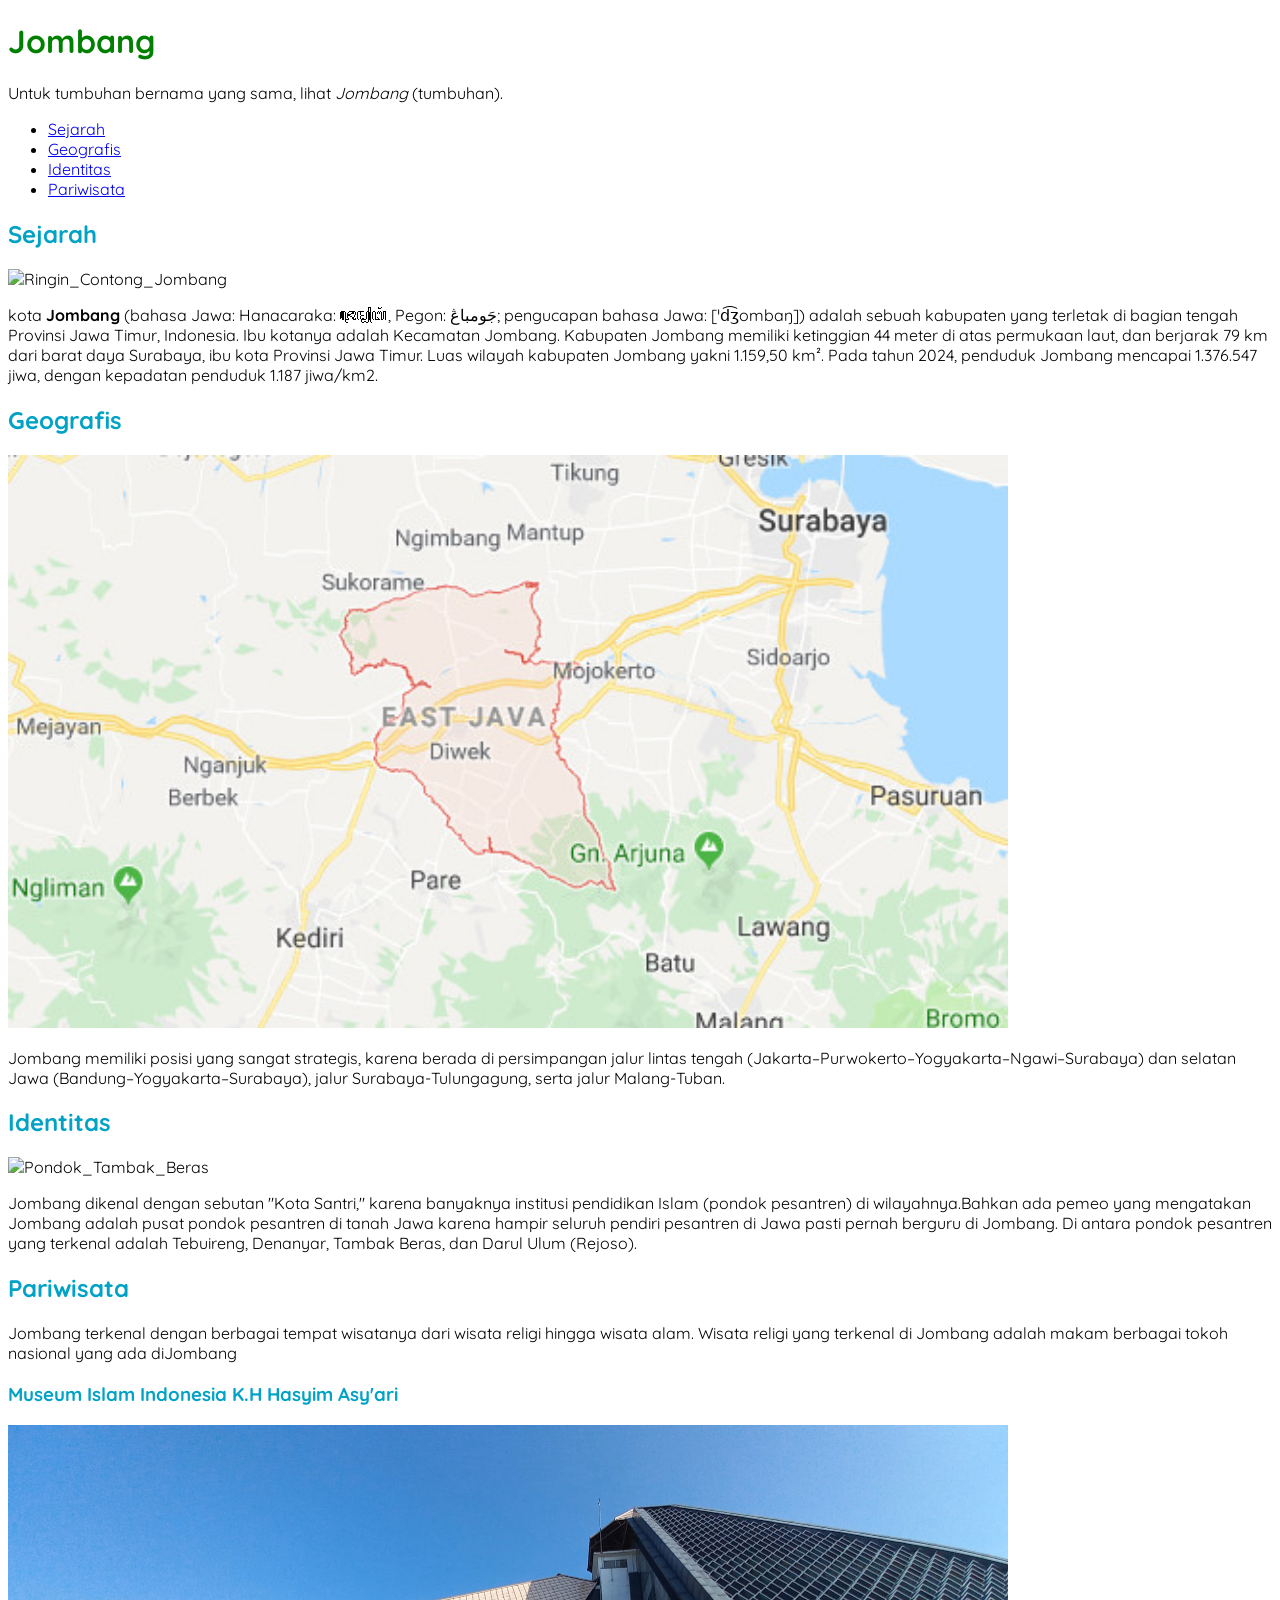
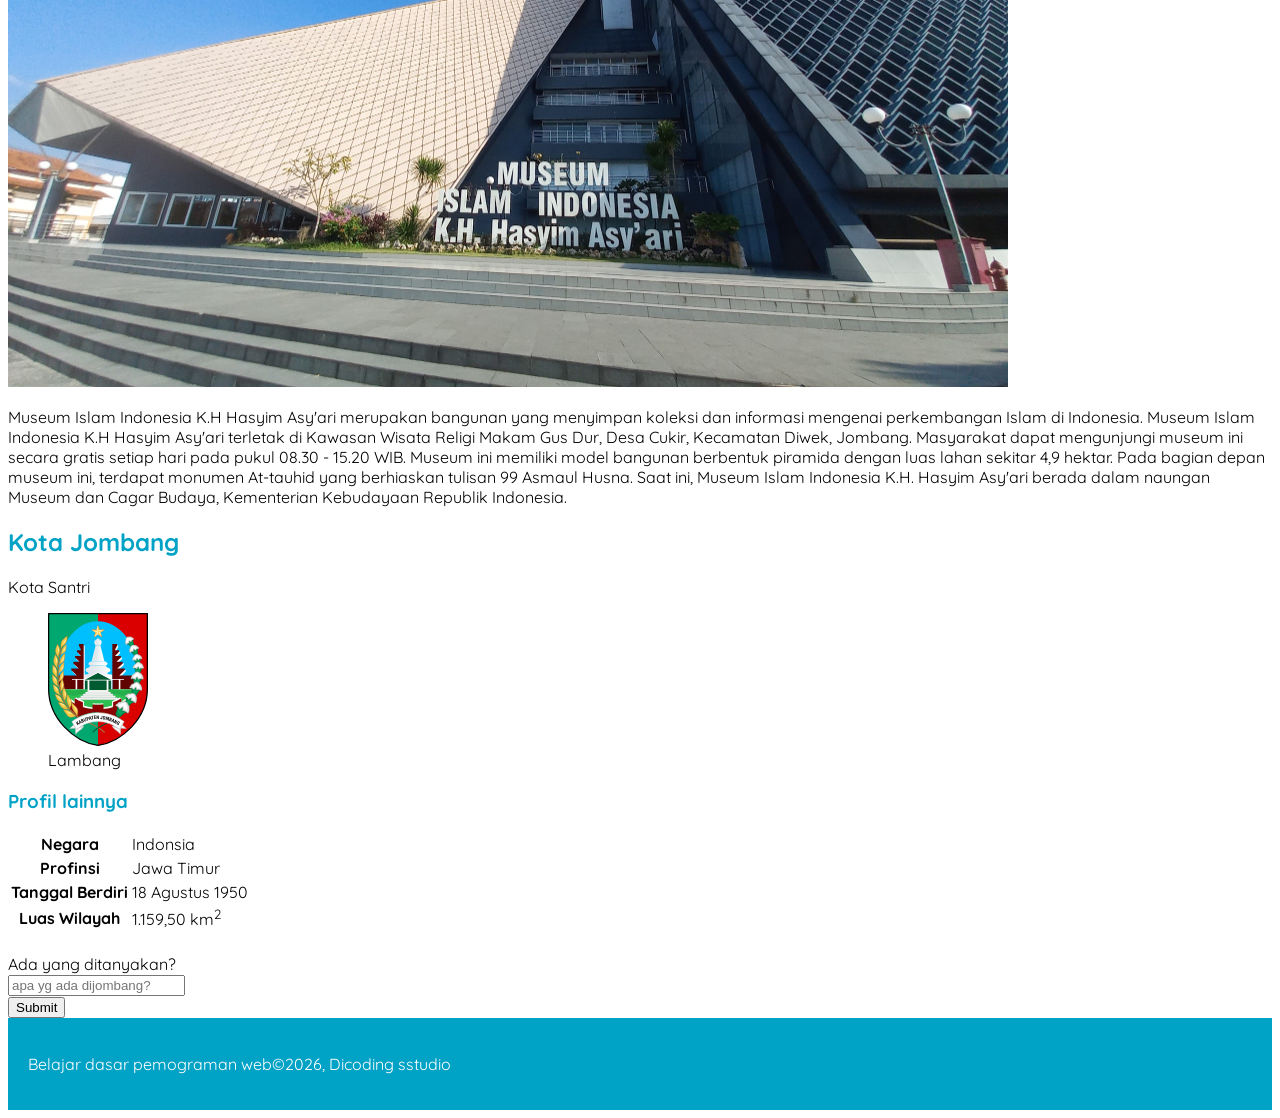
==== Jombang.html @ 2dad078f "penambahan font dari library google dan menggunakannya di tempat lain menggunakan pemanggilan di syl" ====
<!DOCTYPE html><html>
    <head>
        <meta charset="utf-8">
        <title>
            Profil Kota Jombang
        </title>
        <link rel="stylesheet" href="Asset/styles/style.css">
        <!-- google font !! -->
        <link rel="preconnect" href="https://fonts.googleapis.com">
        <link rel="preconnect" href="https://fonts.gstatic.com" crossorigin>
        <link href="https://fonts.googleapis.com/css2?family=Quicksand:wght@300..700&display=swap" rel="stylesheet">
    </head>

    <body>
        <header>
                    <h1>Jombang</h1>
                    <p>
                        Untuk tumbuhan bernama yang sama, lihat <i>Jombang</i> (tumbuhan).
                    </p>
                    <nav>
                        <ul>
                    <li>
                        <a href="#Sejarah">Sejarah</a>
                    </li>
                    <li>
                        <a href="#Geografis">Geografis</a>
                    </li>
                    <li>
                        <a href="#Identitas">Identitas</a>
                    </li>
                    <li>
                        <a href="#Pariwisata">Pariwisata</a>
                    </li>
                </ul>
            </nav>
        </header>
        
        <main>
            <div id="Content">
                <article id="Sejarah">
                    <h2>Sejarah</h2>
                    <!-- link gambar dengan gambar dari  web luar contohnya wiki-->
                    <img src="https://upload.wikimedia.org/wikipedia/commons/c/cb/Ringin_Contong_Jombang.jpg" alt="Ringin_Contong_Jombang" width="1000">
                    <p>
                        kota <strong>Jombang</strong> (bahasa Jawa: Hanacaraka: ꦗꦺꦴꦩ꧀ꦧꦁ, Pegon: جَومباڠ; pengucapan bahasa Jawa: [ˈd͡ʒombaŋ]) adalah sebuah kabupaten yang terletak di bagian tengah Provinsi Jawa Timur, Indonesia. Ibu kotanya adalah Kecamatan Jombang. Kabupaten Jombang memiliki ketinggian 44 meter di atas permukaan laut, dan berjarak 79 km dari barat daya Surabaya, ibu kota Provinsi Jawa Timur. Luas wilayah kabupaten Jombang yakni 1.159,50 km². Pada tahun 2024, penduduk Jombang mencapai 1.376.547 jiwa, dengan kepadatan penduduk 1.187 jiwa/km2.
                    </p>
                </article>
                
                <article id="Geografis">
                    <h2>Geografis</h2>
                    <img src="Asset/image/Peta_Kab_Jombang.jpg" alt="Peta_Kab_Jombang" width="1000">
            <p>Jombang memiliki posisi yang sangat strategis, karena berada di persimpangan jalur lintas tengah (Jakarta–Purwokerto–Yogyakarta–Ngawi–Surabaya) dan selatan Jawa (Bandung–Yogyakarta–Surabaya), jalur Surabaya-Tulungagung, serta jalur Malang-Tuban.</p>
        </article>
        
        <article id="Identitas">
            <h2>Identitas</h2>
            <img src="https://psb.tebuireng.online/uploads/kegiatan/1ff90194af4053f1eebc5b63edc6f1cb.jpg" alt="Pondok_Tambak_Beras" width="1000">
            <p>Jombang dikenal dengan sebutan "Kota Santri," karena banyaknya institusi pendidikan Islam (pondok pesantren) di wilayahnya.Bahkan ada pemeo yang mengatakan Jombang adalah pusat pondok pesantren di tanah Jawa karena hampir seluruh pendiri pesantren di Jawa pasti pernah berguru di Jombang. Di antara pondok pesantren yang terkenal adalah Tebuireng, Denanyar, Tambak Beras, dan Darul Ulum (Rejoso).</p>
        </article>
        
        <article id="Pariwisata">
            <h2>Pariwisata</h2>
            <p>Jombang terkenal dengan berbagai tempat wisatanya dari wisata religi hingga wisata alam. Wisata religi yang terkenal di Jombang adalah makam berbagai tokoh nasional yang ada diJombang</p>
            
            <section>
                <h3>Museum Islam Indonesia K.H Hasyim Asy'ari</h3>
                <img src="Asset/image/Museum_Islam_Indonesia1.jpg" alt="Musewum Islam Indonesia" width="1000">
                <p>
                    Museum Islam Indonesia K.H Hasyim Asy'ari merupakan bangunan yang menyimpan koleksi dan informasi mengenai perkembangan Islam di Indonesia. Museum Islam Indonesia K.H Hasyim Asy'ari terletak di Kawasan Wisata Religi Makam Gus Dur, Desa Cukir, Kecamatan Diwek, Jombang. Masyarakat dapat mengunjungi museum ini secara gratis setiap hari pada pukul 08.30 - 15.20 WIB. Museum ini memiliki model bangunan berbentuk piramida dengan luas lahan sekitar 4,9 hektar. Pada bagian depan museum ini, terdapat monumen At-tauhid yang berhiaskan tulisan 99 Asmaul Husna. Saat ini, Museum Islam Indonesia K.H. Hasyim Asy'ari berada dalam naungan Museum dan Cagar Budaya, Kementerian Kebudayaan Republik Indonesia.
                </p>
            </section>
        </article>
    </div>
    
    <!-- konten samping -->
    <aside>
        <article>
            <header>
                <h2>Kota Jombang</h2>
                <p>Kota Santri</p>
                <!-- link gambar dari folder asset-->
                <figure>
                    <img src="Asset/image/Seal_of_Jombang_Regency.svg" alt="Logo kota Jombang" width="100">
                <figcaption>Lambang</figcaption>
                </figure>
            </header>
            <section>
                <h3>Profil lainnya</h3>
                <table>
                    <tr>
                        <th>Negara</th>
                        <td>Indonsia</td>
                    </tr>
                    <tr>
                        <th>Profinsi</th>
                        <td>Jawa Timur</td>
                    </tr>
                    <tr>
                        <th>Tanggal Berdiri</th>
                        <td>18 Agustus 1950</td>
                    </tr>
                    <tr>
                        <th>Luas Wilayah</th>
                        <Td>1.159,50 km<sup>2</sup></Td>
                    </tr>
                </table>
            </section>
        </article>
    </aside>
    <form>
        <div>
            <h1></h1>
            <label for="Pertanyaan">Ada yang ditanyakan?</label><br>
            <input type="text" id="Pertanyaan"  placeholder="apa yg ada dijombang?" required name="Pertanyaan" />
        </div>
        <button type="button">Submit</button>
    </form>
    </main>
    
    <footer>
        <p>
            Belajar dasar pemograman web&copy;2026, Dicoding sstudio
        </p>
    </footer>
</body>
</html>
---- Asset/styles/style.css ----
body{
    font-family: 'quicksand',sans-serif;
}
h1 {
    color: green;
}
h2,h3 {
color: #00a2c6;
}

footer {
    padding: 20px;
    color: white;
    background-color: #00a2c6;
}
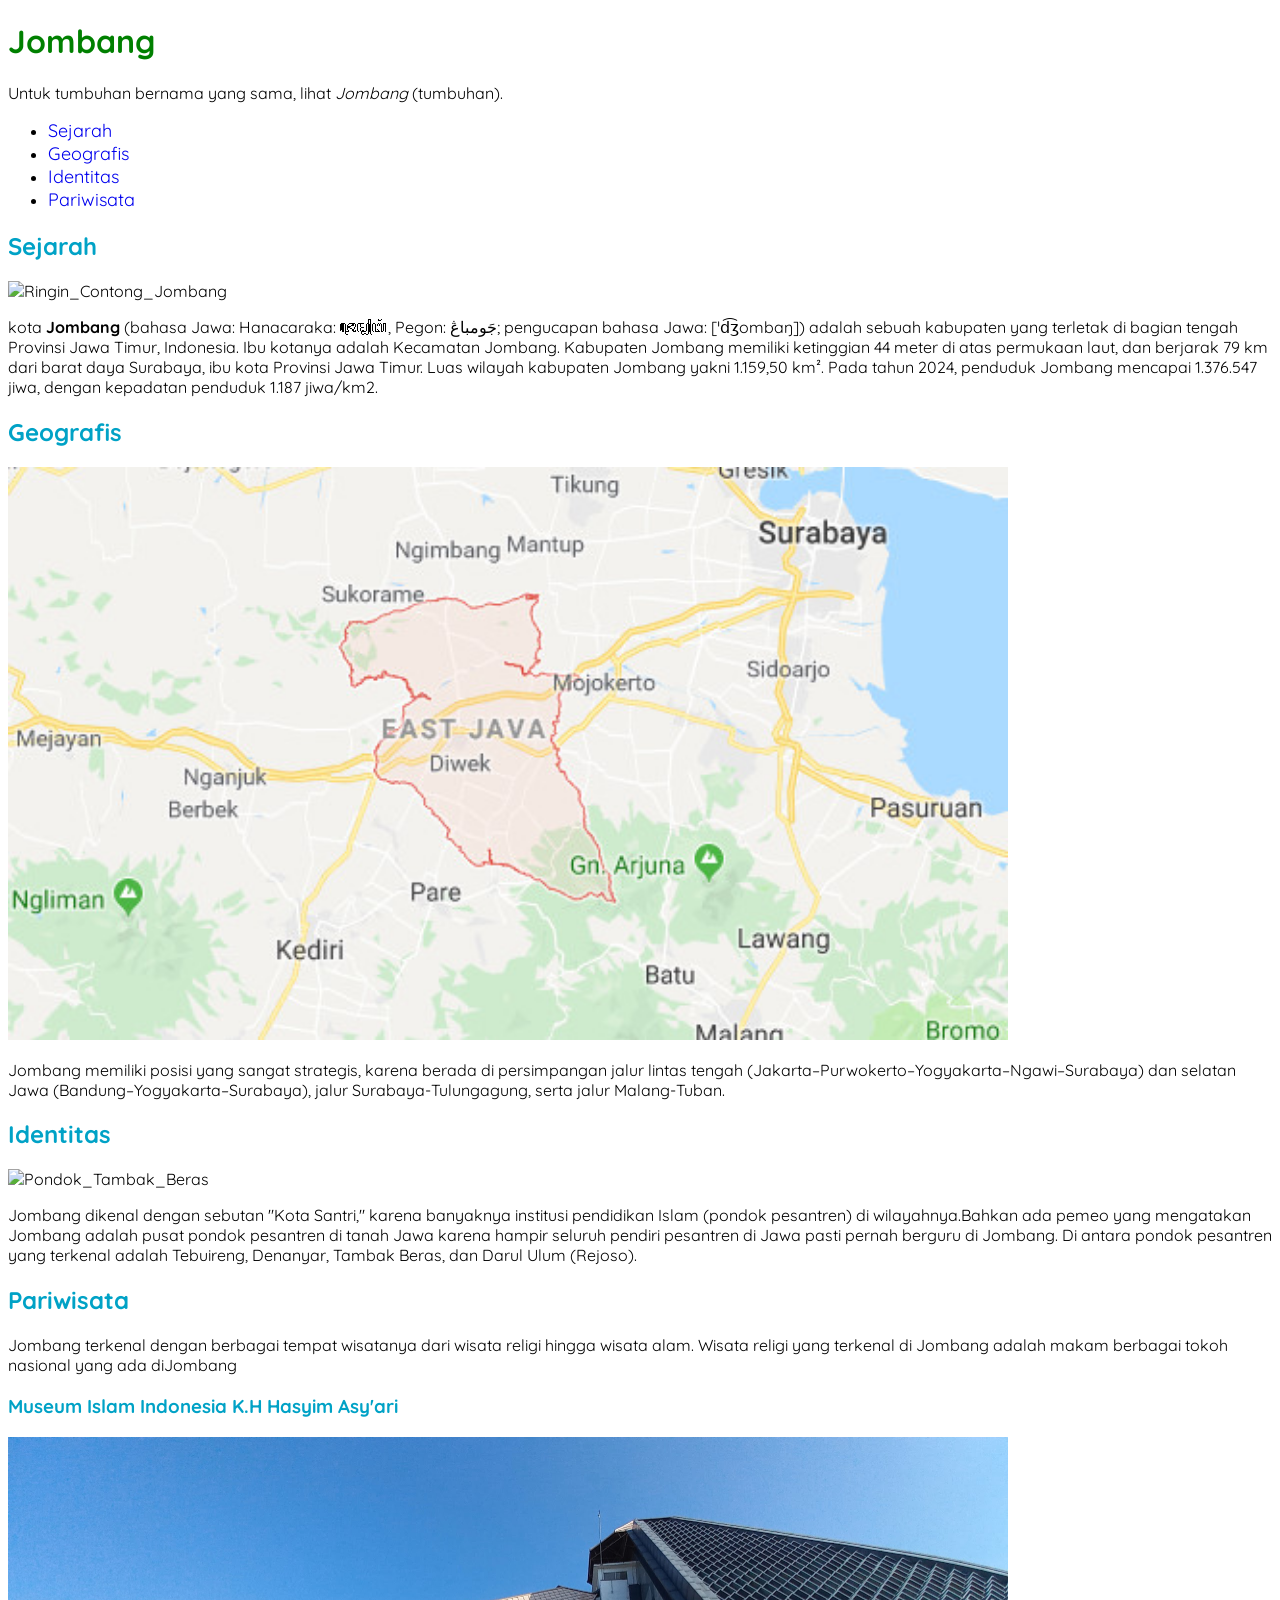
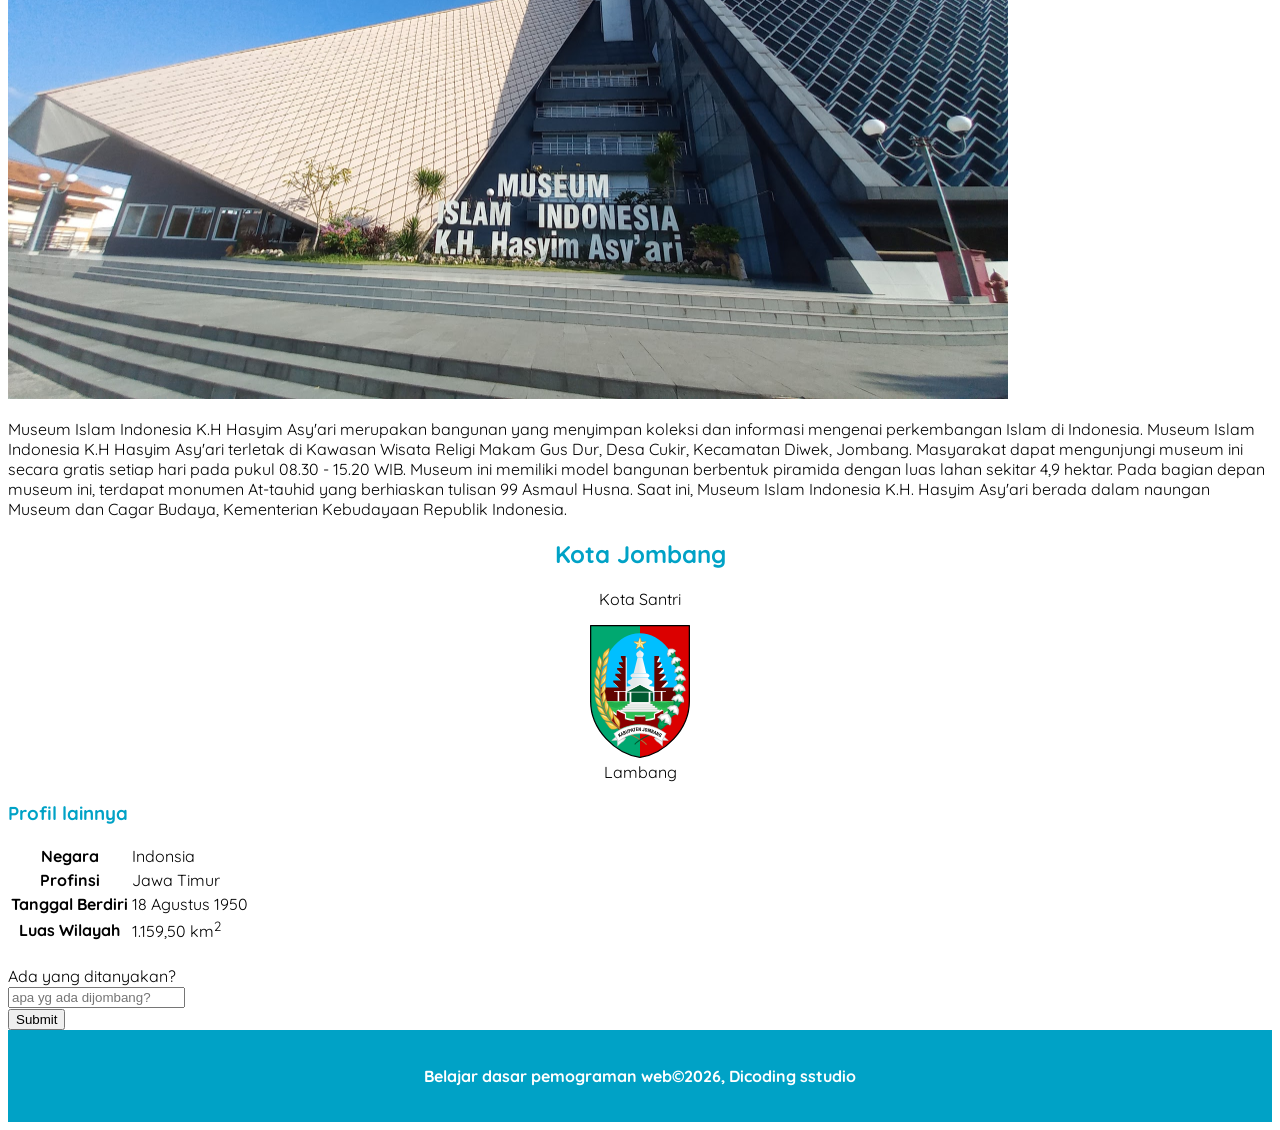
==== commit d91ecf05: "melakukan beberapa perubahan bentuk dan  ukuran font serta center pada bagian aside header" ====
--- a/Jombang.html
+++ b/Jombang.html
@@ -13,26 +13,24 @@
 
     <body>
         <header>
-                    <h1>Jombang</h1>
-                    <p>
-                        Untuk tumbuhan bernama yang sama, lihat <i>Jombang</i> (tumbuhan).
-                    </p>
-                    <nav>
-                        <ul>
-                    <li>
-                        <a href="#Sejarah">Sejarah</a>
-                    </li>
-                    <li>
-                        <a href="#Geografis">Geografis</a>
-                    </li>
-                    <li>
-                        <a href="#Identitas">Identitas</a>
-                    </li>
-                    <li>
-                        <a href="#Pariwisata">Pariwisata</a>
-                    </li>
-                </ul>
-            </nav>
+            <h1>Jombang</h1>
+                <p>Untuk tumbuhan bernama yang sama, lihat <i>Jombang</i> (tumbuhan).</p>
+                <nav>
+                    <ul>
+                        <li>
+                            <a href="#Sejarah">Sejarah</a>
+                        </li>
+                        <li>
+                            <a href="#Geografis">Geografis</a>
+                        </li>
+                        <li>
+                            <a href="#Identitas">Identitas</a>
+                        </li>
+                        <li>
+                            <a href="#Pariwisata">Pariwisata</a>
+                        </li>
+                    </ul>
+                </nav>
         </header>
         
         <main>
@@ -74,7 +72,7 @@
     
     <!-- konten samping -->
     <aside>
-        <article>
+        <article class="profile">
             <header>
                 <h2>Kota Jombang</h2>
                 <p>Kota Santri</p>
--- a/Asset/styles/style.css
+++ b/Asset/styles/style.css
@@ -1,6 +1,8 @@
+/* menggunakan font hasil dari library google font */
 body{
     font-family: 'quicksand',sans-serif;
 }
+/* perubahan pada font judul */
 h1 {
     color: green;
 }
@@ -8,8 +10,29 @@
 color: #00a2c6;
 }
 
+/*perubahan pada footer  */
 footer {
+    /* membuat padding (bagian) */
     padding: 20px;
     color: white;
+    /* karena memiliki padding maka ketika mendeklarasika warna background akan terkena seluruh padding */
     background-color: #00a2c6;
+    
+    text-align: center;
+    font-weight: bold;
+}
+
+/*membuat perubahan font pada list di header*/
+nav a {
+    font-size: 18px;
+    font-weight: 400;
+    text-decoration: none;
+}
+/* perubahan pada list (angker(a)) */
+nav a:hover {
+font-weight: bold;
+}
+/* perubahan pada header bagian class profile */
+.profile header{
+    text-align: center;
 }
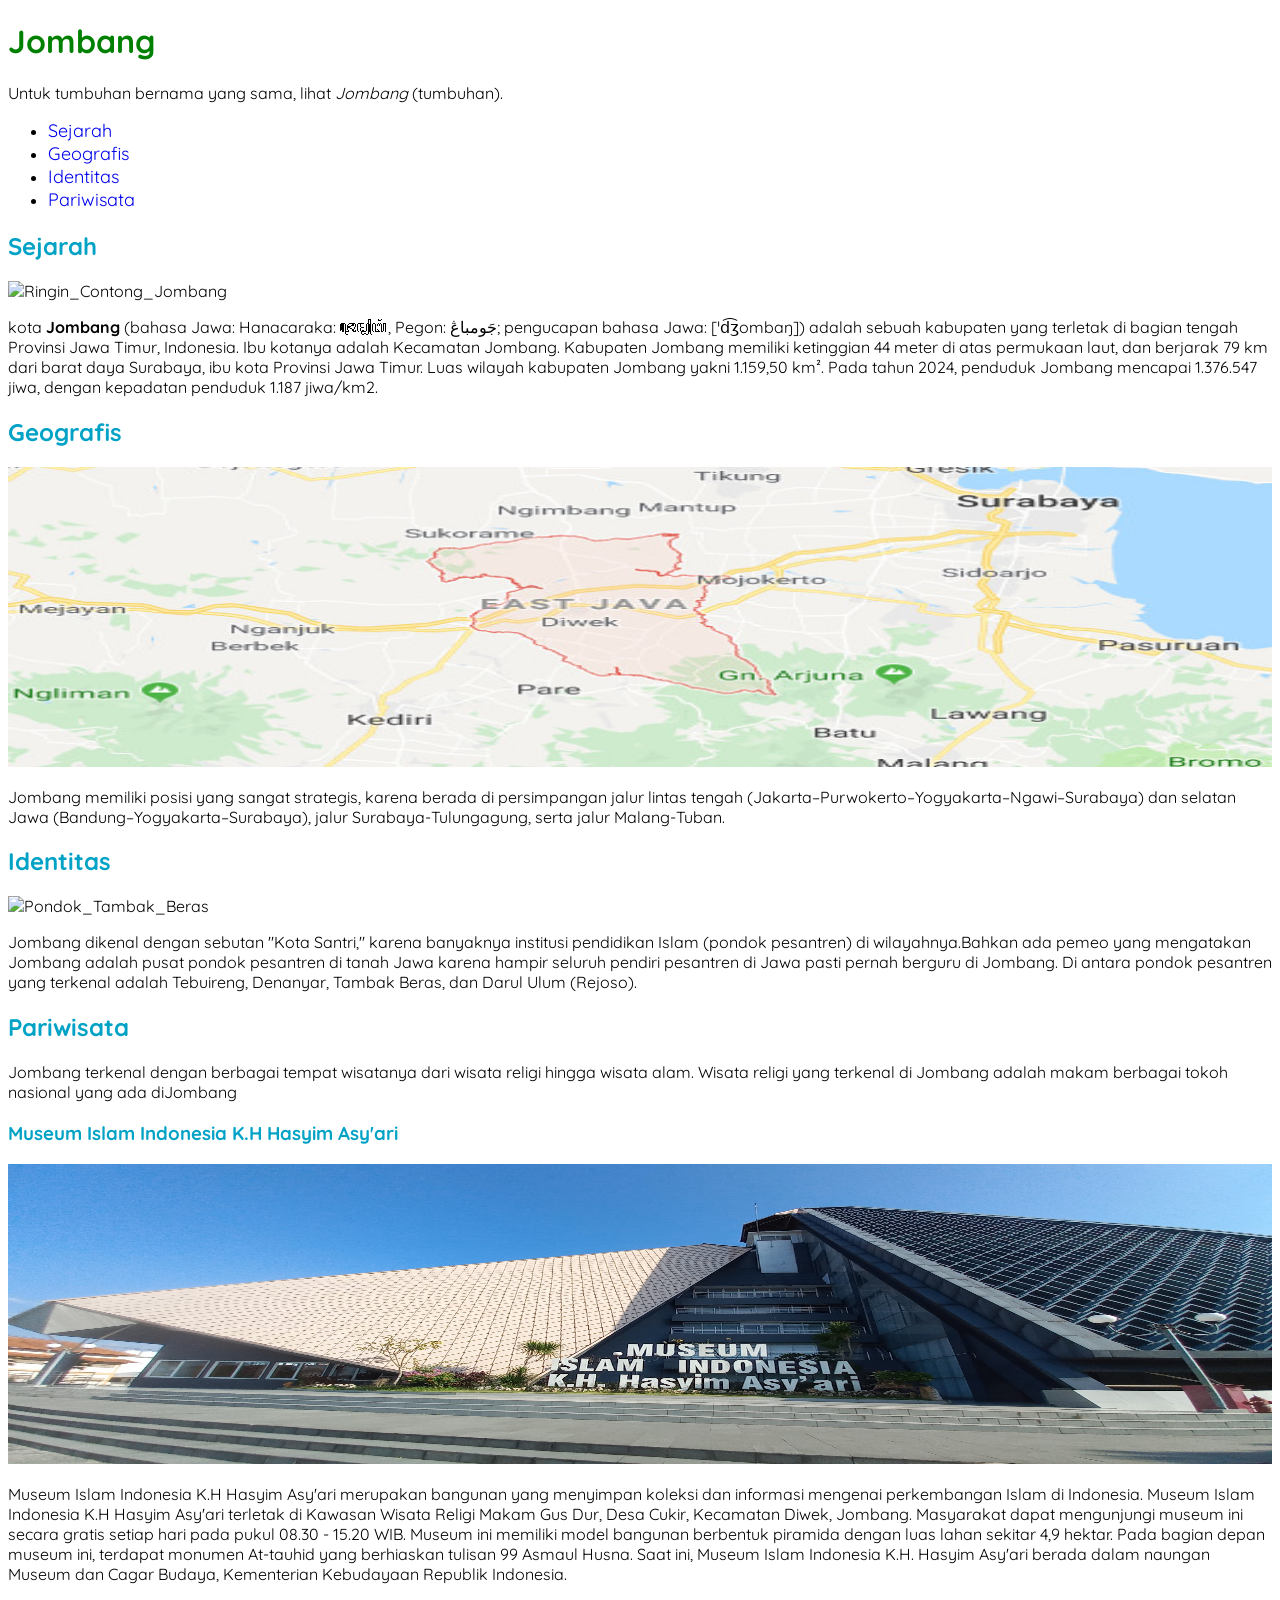
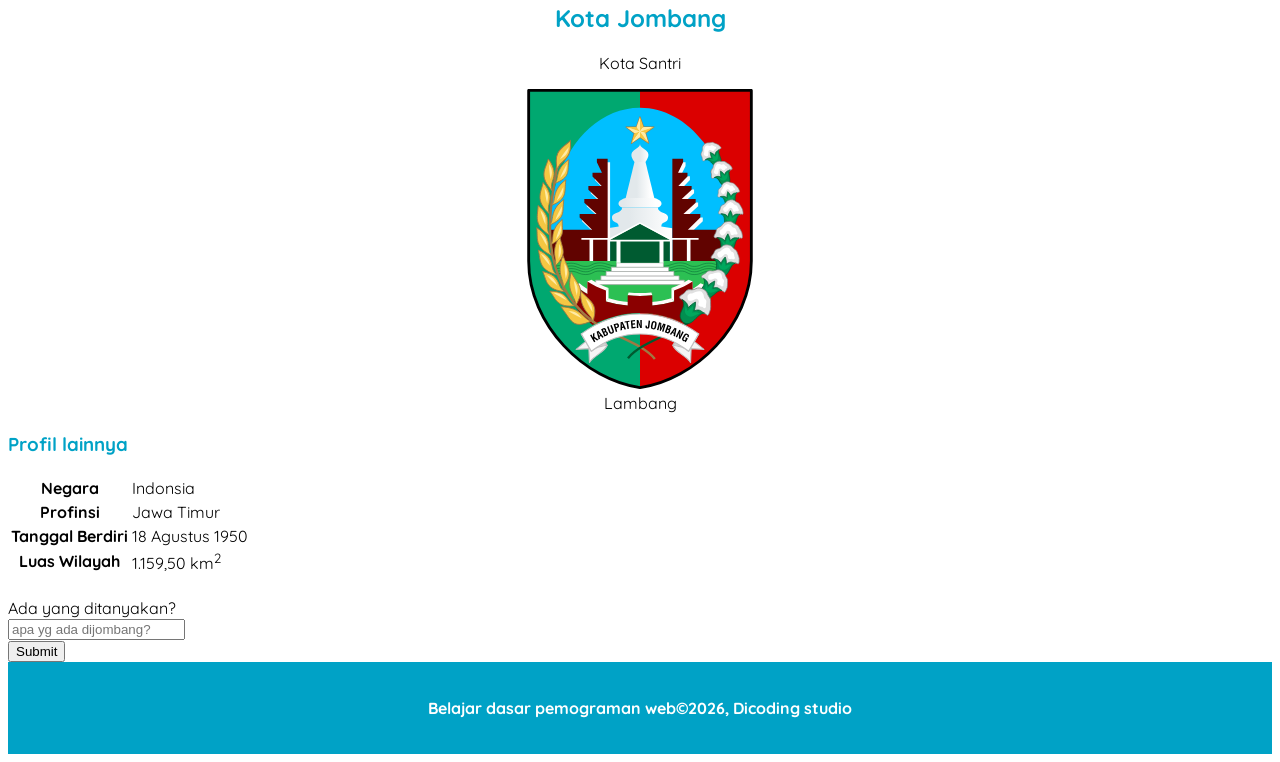
==== commit 132ea58c: "merubah bagian image menjadi lebar 100% layar dan max tinggi 300" ====
--- a/Jombang.html
+++ b/Jombang.html
@@ -38,7 +38,7 @@
                 <article id="Sejarah">
                     <h2>Sejarah</h2>
                     <!-- link gambar dengan gambar dari  web luar contohnya wiki-->
-                    <img src="https://upload.wikimedia.org/wikipedia/commons/c/cb/Ringin_Contong_Jombang.jpg" alt="Ringin_Contong_Jombang" width="1000">
+                    <img src="https://upload.wikimedia.org/wikipedia/commons/c/cb/Ringin_Contong_Jombang.jpg" alt="Ringin_Contong_Jombang" class="featured-image">
                     <p>
                         kota <strong>Jombang</strong> (bahasa Jawa: Hanacaraka: ꦗꦺꦴꦩ꧀ꦧꦁ, Pegon: جَومباڠ; pengucapan bahasa Jawa: [ˈd͡ʒombaŋ]) adalah sebuah kabupaten yang terletak di bagian tengah Provinsi Jawa Timur, Indonesia. Ibu kotanya adalah Kecamatan Jombang. Kabupaten Jombang memiliki ketinggian 44 meter di atas permukaan laut, dan berjarak 79 km dari barat daya Surabaya, ibu kota Provinsi Jawa Timur. Luas wilayah kabupaten Jombang yakni 1.159,50 km². Pada tahun 2024, penduduk Jombang mencapai 1.376.547 jiwa, dengan kepadatan penduduk 1.187 jiwa/km2.
                     </p>
@@ -46,13 +46,13 @@
                 
                 <article id="Geografis">
                     <h2>Geografis</h2>
-                    <img src="Asset/image/Peta_Kab_Jombang.jpg" alt="Peta_Kab_Jombang" width="1000">
+                    <img src="Asset/image/Peta_Kab_Jombang.jpg" alt="Peta_Kab_Jombang" class="featured-image">
             <p>Jombang memiliki posisi yang sangat strategis, karena berada di persimpangan jalur lintas tengah (Jakarta–Purwokerto–Yogyakarta–Ngawi–Surabaya) dan selatan Jawa (Bandung–Yogyakarta–Surabaya), jalur Surabaya-Tulungagung, serta jalur Malang-Tuban.</p>
         </article>
         
         <article id="Identitas">
             <h2>Identitas</h2>
-            <img src="https://psb.tebuireng.online/uploads/kegiatan/1ff90194af4053f1eebc5b63edc6f1cb.jpg" alt="Pondok_Tambak_Beras" width="1000">
+            <img src="https://psb.tebuireng.online/uploads/kegiatan/1ff90194af4053f1eebc5b63edc6f1cb.jpg" alt="Pondok_Tambak_Beras" class="featured-image">
             <p>Jombang dikenal dengan sebutan "Kota Santri," karena banyaknya institusi pendidikan Islam (pondok pesantren) di wilayahnya.Bahkan ada pemeo yang mengatakan Jombang adalah pusat pondok pesantren di tanah Jawa karena hampir seluruh pendiri pesantren di Jawa pasti pernah berguru di Jombang. Di antara pondok pesantren yang terkenal adalah Tebuireng, Denanyar, Tambak Beras, dan Darul Ulum (Rejoso).</p>
         </article>
         
@@ -62,7 +62,7 @@
             
             <section>
                 <h3>Museum Islam Indonesia K.H Hasyim Asy'ari</h3>
-                <img src="Asset/image/Museum_Islam_Indonesia1.jpg" alt="Musewum Islam Indonesia" width="1000">
+                <img src="Asset/image/Museum_Islam_Indonesia1.jpg" alt="Musewum Islam Indonesia" class="featured-image">
                 <p>
                     Museum Islam Indonesia K.H Hasyim Asy'ari merupakan bangunan yang menyimpan koleksi dan informasi mengenai perkembangan Islam di Indonesia. Museum Islam Indonesia K.H Hasyim Asy'ari terletak di Kawasan Wisata Religi Makam Gus Dur, Desa Cukir, Kecamatan Diwek, Jombang. Masyarakat dapat mengunjungi museum ini secara gratis setiap hari pada pukul 08.30 - 15.20 WIB. Museum ini memiliki model bangunan berbentuk piramida dengan luas lahan sekitar 4,9 hektar. Pada bagian depan museum ini, terdapat monumen At-tauhid yang berhiaskan tulisan 99 Asmaul Husna. Saat ini, Museum Islam Indonesia K.H. Hasyim Asy'ari berada dalam naungan Museum dan Cagar Budaya, Kementerian Kebudayaan Republik Indonesia.
                 </p>
@@ -78,7 +78,7 @@
                 <p>Kota Santri</p>
                 <!-- link gambar dari folder asset-->
                 <figure>
-                    <img src="Asset/image/Seal_of_Jombang_Regency.svg" alt="Logo kota Jombang" width="100">
+                    <img src="Asset/image/Seal_of_Jombang_Regency.svg" alt="Logo kota Jombang" class="featured-image">
                 <figcaption>Lambang</figcaption>
                 </figure>
             </header>
@@ -117,7 +117,7 @@
     
     <footer>
         <p>
-            Belajar dasar pemograman web&copy;2026, Dicoding sstudio
+            Belajar dasar pemograman web&copy;2026, Dicoding studio
         </p>
     </footer>
 </body>
--- a/Asset/styles/style.css
+++ b/Asset/styles/style.css
@@ -35,4 +35,9 @@
 /* perubahan pada header bagian class profile */
 .profile header{
     text-align: center;
+}
+/* perubahan pada bagian image */
+.featured-image{
+    width: 100%;
+    max-height: 300px;
 }
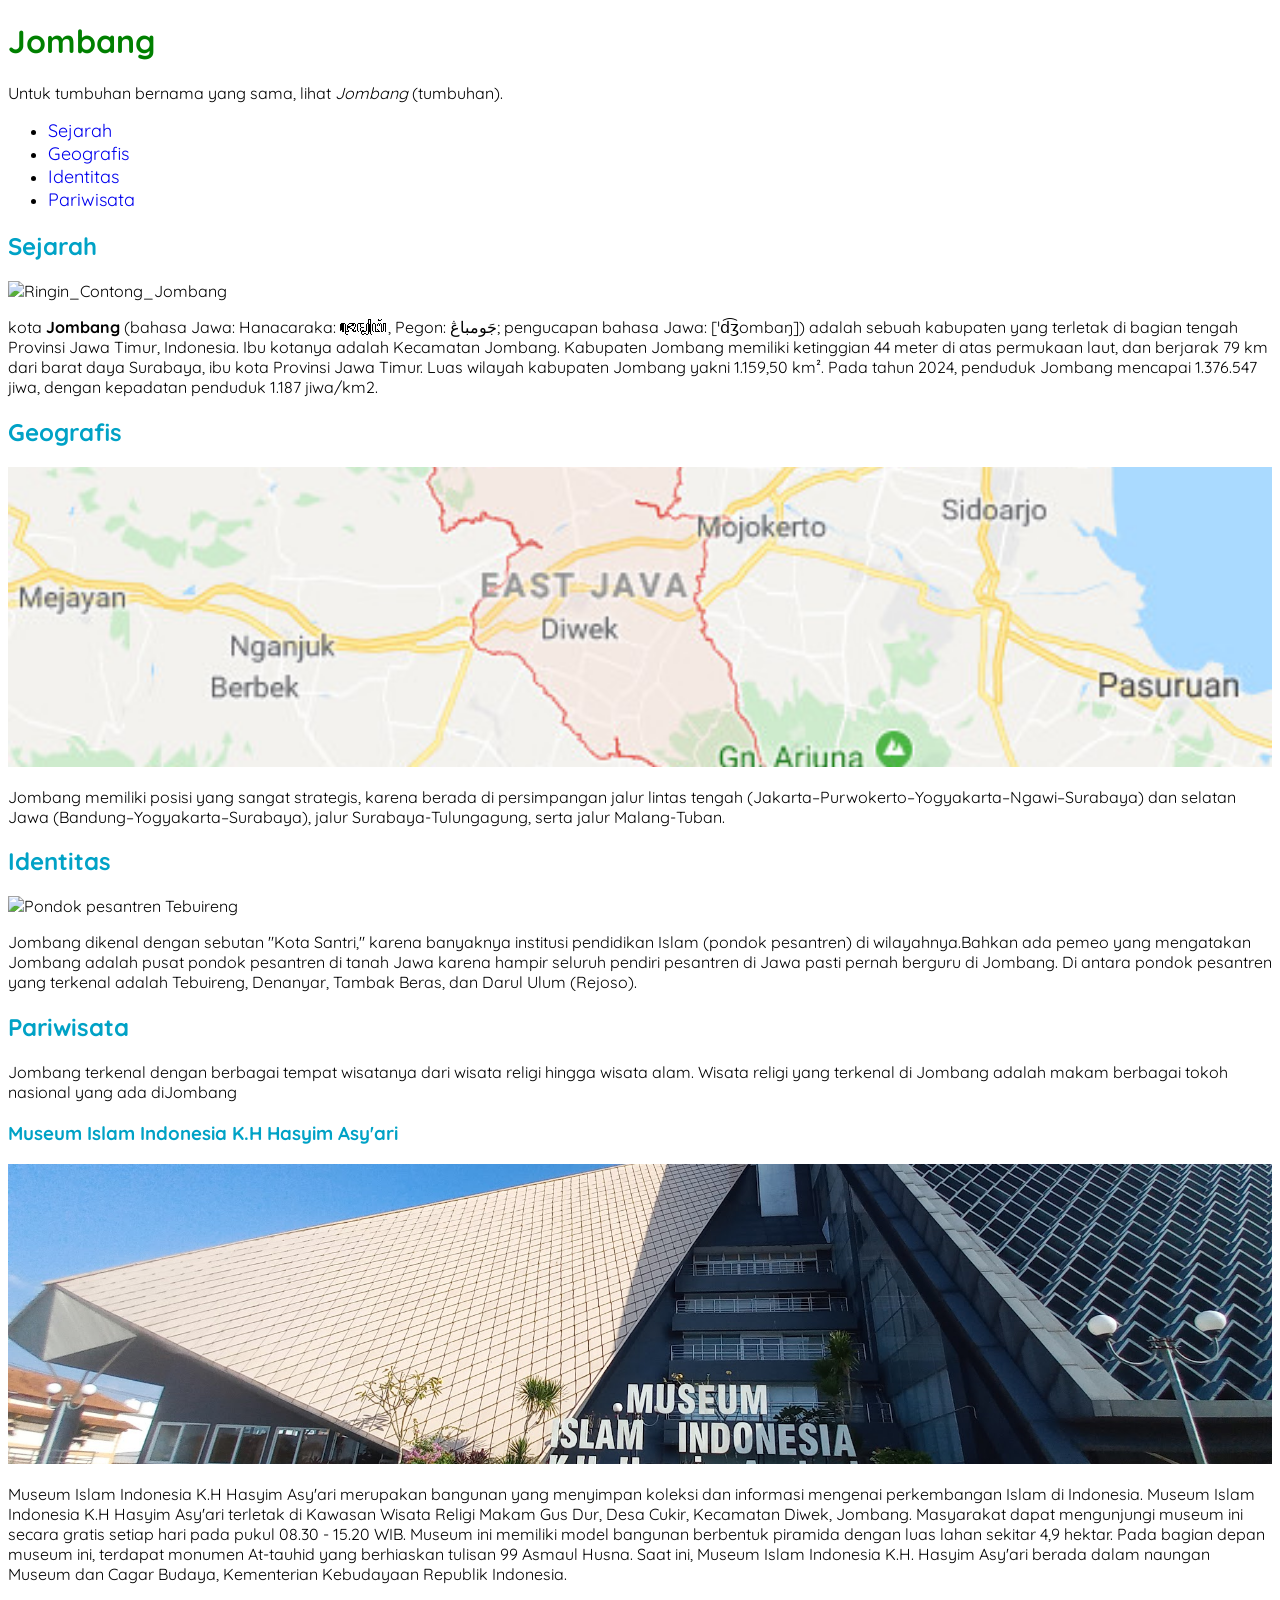
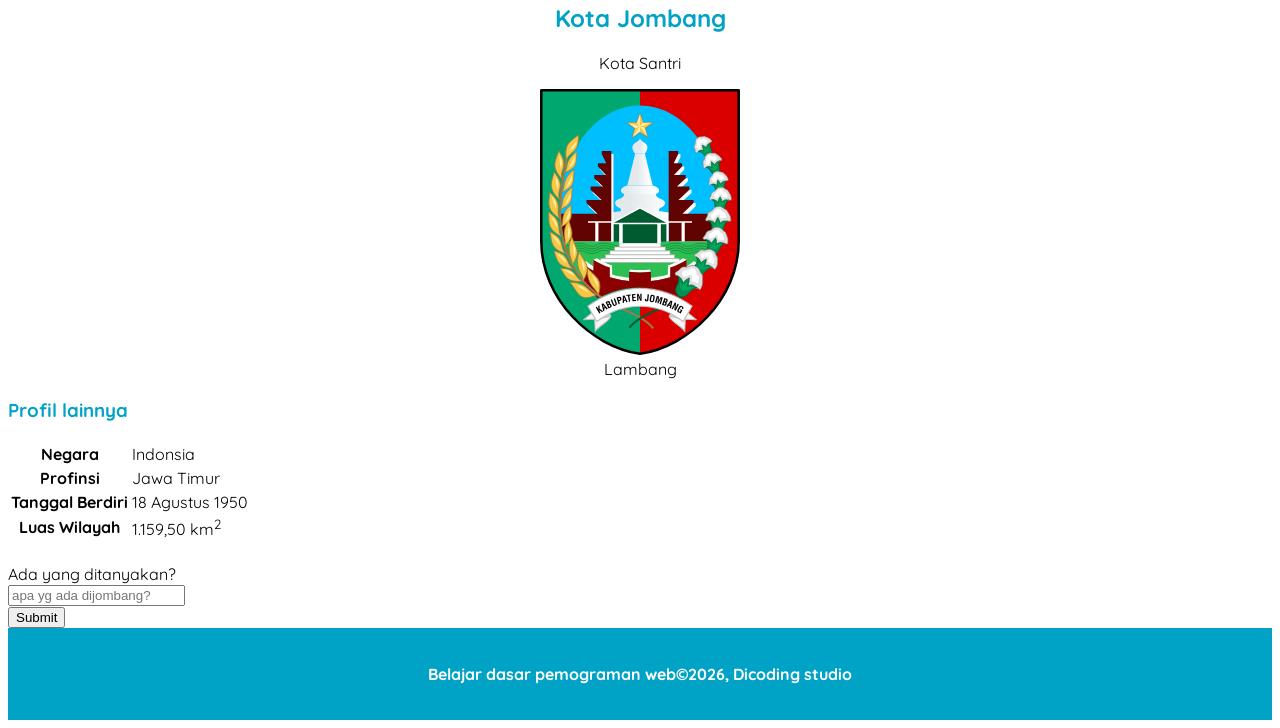
==== commit dcf45e48: "merubah bagian image menjadi 100% layar dan max tinggi 300 (ketinggalan)" ====
--- a/Jombang.html
+++ b/Jombang.html
@@ -52,7 +52,7 @@
         
         <article id="Identitas">
             <h2>Identitas</h2>
-            <img src="https://psb.tebuireng.online/uploads/kegiatan/1ff90194af4053f1eebc5b63edc6f1cb.jpg" alt="Pondok_Tambak_Beras" class="featured-image">
+            <img src="https://blue.kumparan.com/image/upload/fl_progressive,fl_lossy,c_fill,f_auto,q_auto:best,w_1024/v1587121232/uy9tt9o2cmxaftmmegt3.png" alt="Pondok pesantren Tebuireng" class="featured-image">
             <p>Jombang dikenal dengan sebutan "Kota Santri," karena banyaknya institusi pendidikan Islam (pondok pesantren) di wilayahnya.Bahkan ada pemeo yang mengatakan Jombang adalah pusat pondok pesantren di tanah Jawa karena hampir seluruh pendiri pesantren di Jawa pasti pernah berguru di Jombang. Di antara pondok pesantren yang terkenal adalah Tebuireng, Denanyar, Tambak Beras, dan Darul Ulum (Rejoso).</p>
         </article>
         
--- a/Asset/styles/style.css
+++ b/Asset/styles/style.css
@@ -40,4 +40,9 @@
 .featured-image{
     width: 100%;
     max-height: 300px;
+    object-fit: cover;
+    object-position: center;
+}
+.profile img {
+    width: 200px;
 }
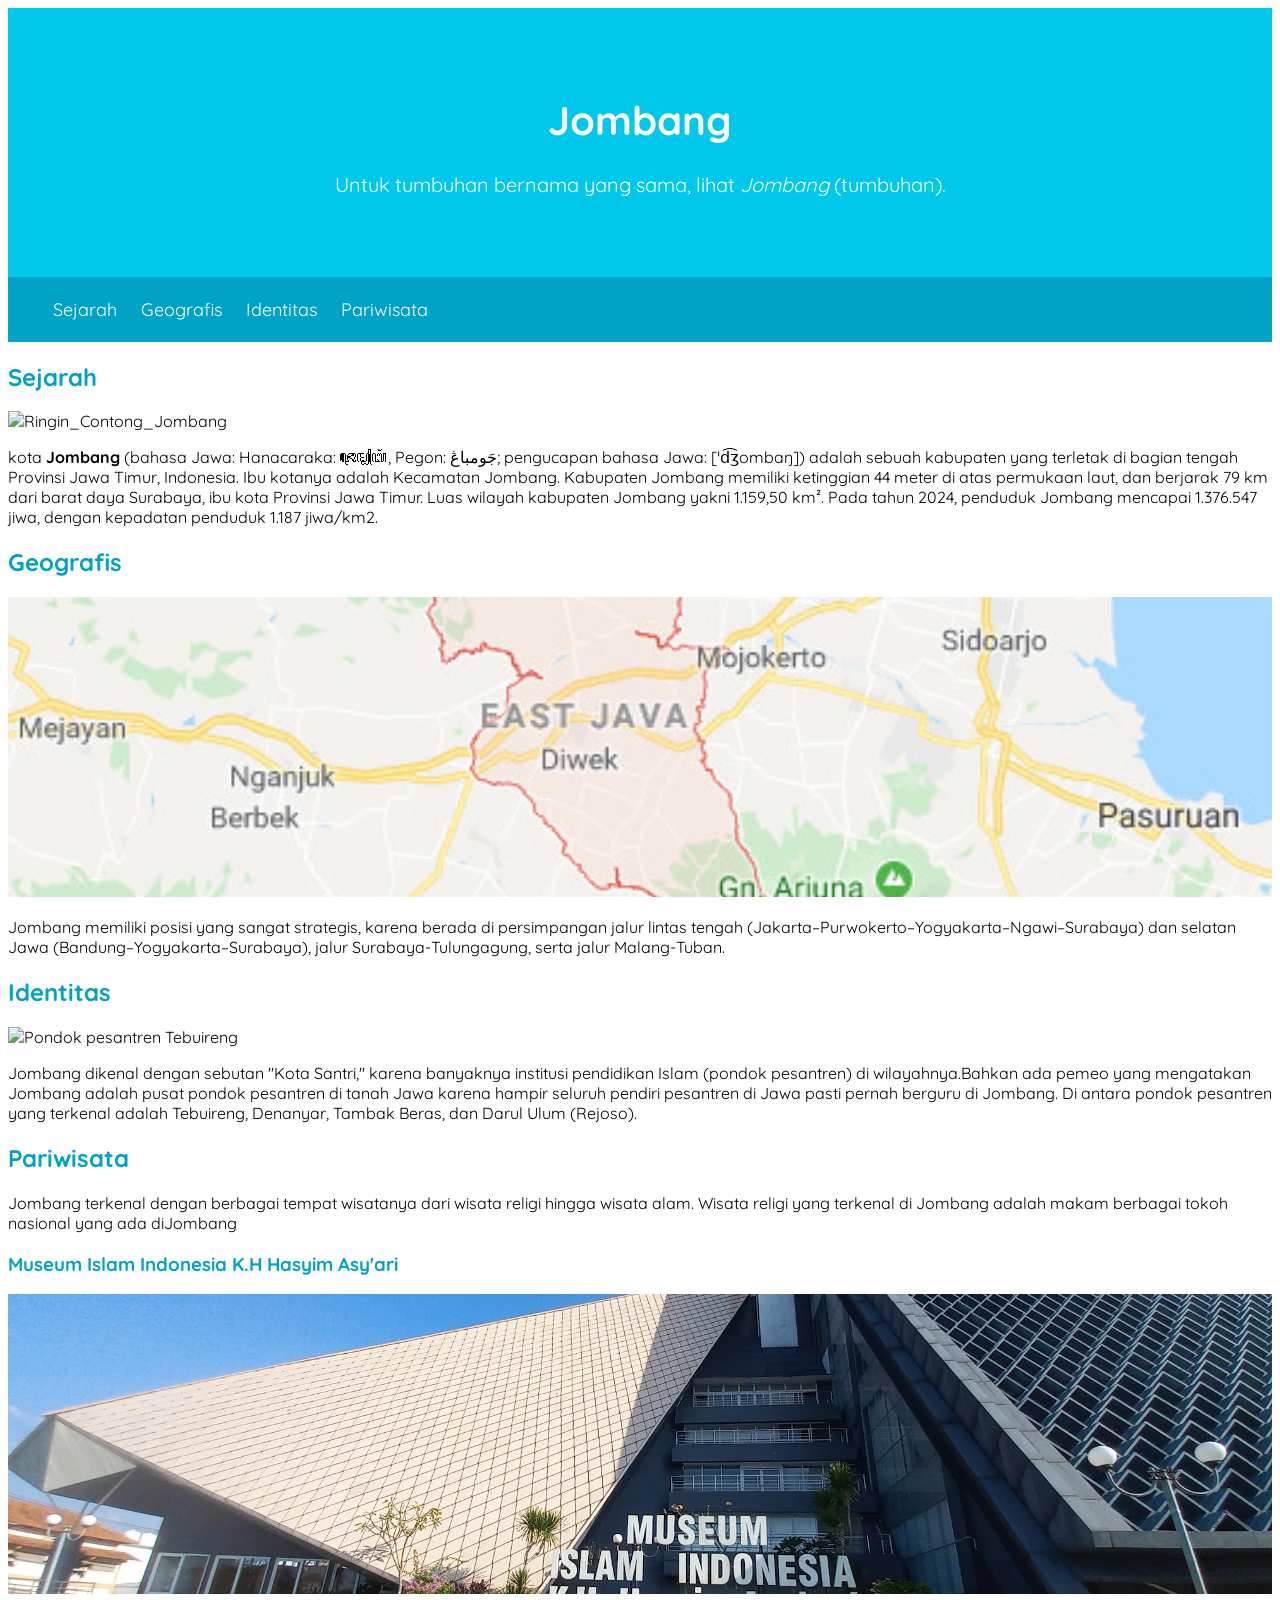
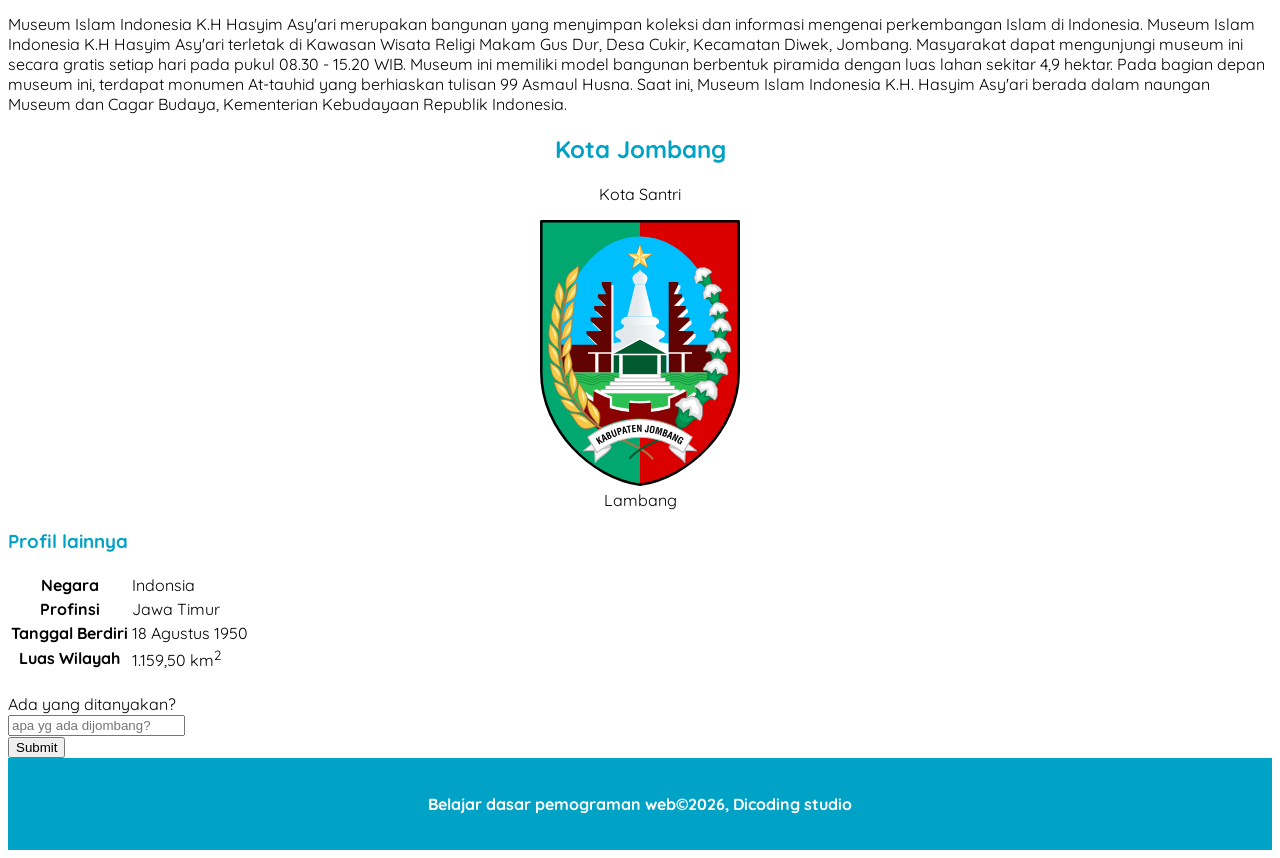
==== commit 51dc1c94: "membuat padding pada list sehingga menjadi sebaris (inline)" ====
--- a/Jombang.html
+++ b/Jombang.html
@@ -13,8 +13,10 @@
 
     <body>
         <header>
-            <h1>Jombang</h1>
+            <div class="jumbotron">
+                <h1>Jombang</h1>
                 <p>Untuk tumbuhan bernama yang sama, lihat <i>Jombang</i> (tumbuhan).</p>
+            </div>
                 <nav>
                     <ul>
                         <li>
--- a/Asset/styles/style.css
+++ b/Asset/styles/style.css
@@ -4,7 +4,7 @@
 }
 /* perubahan pada font judul */
 h1 {
-    color: green;
+    color: white;
 }
 h2,h3 {
 color: #00a2c6;
@@ -27,6 +27,7 @@
     font-size: 18px;
     font-weight: 400;
     text-decoration: none;
+    color: white;
 }
 /* perubahan pada list (angker(a)) */
 nav a:hover {
@@ -45,4 +46,24 @@
 }
 .profile img {
     width: 200px;
+}
+.jumbotron{
+    font-size: 20px;
+    padding: 60px;
+    background-color: #00c8eb;
+    text-align: center;
+    color: white;
+}
+.card{
+    box-shadow: 0 4px 8px 0 rgba(0, 0, 0, 0.2);
+    border-radius: 5px;
+}
+nav li{
+    display: inline;
+    list-style-type: none;
+    margin-right: 20px;
+}
+nav {
+    background-color: #00a2c6;
+    padding: 5px;
 }
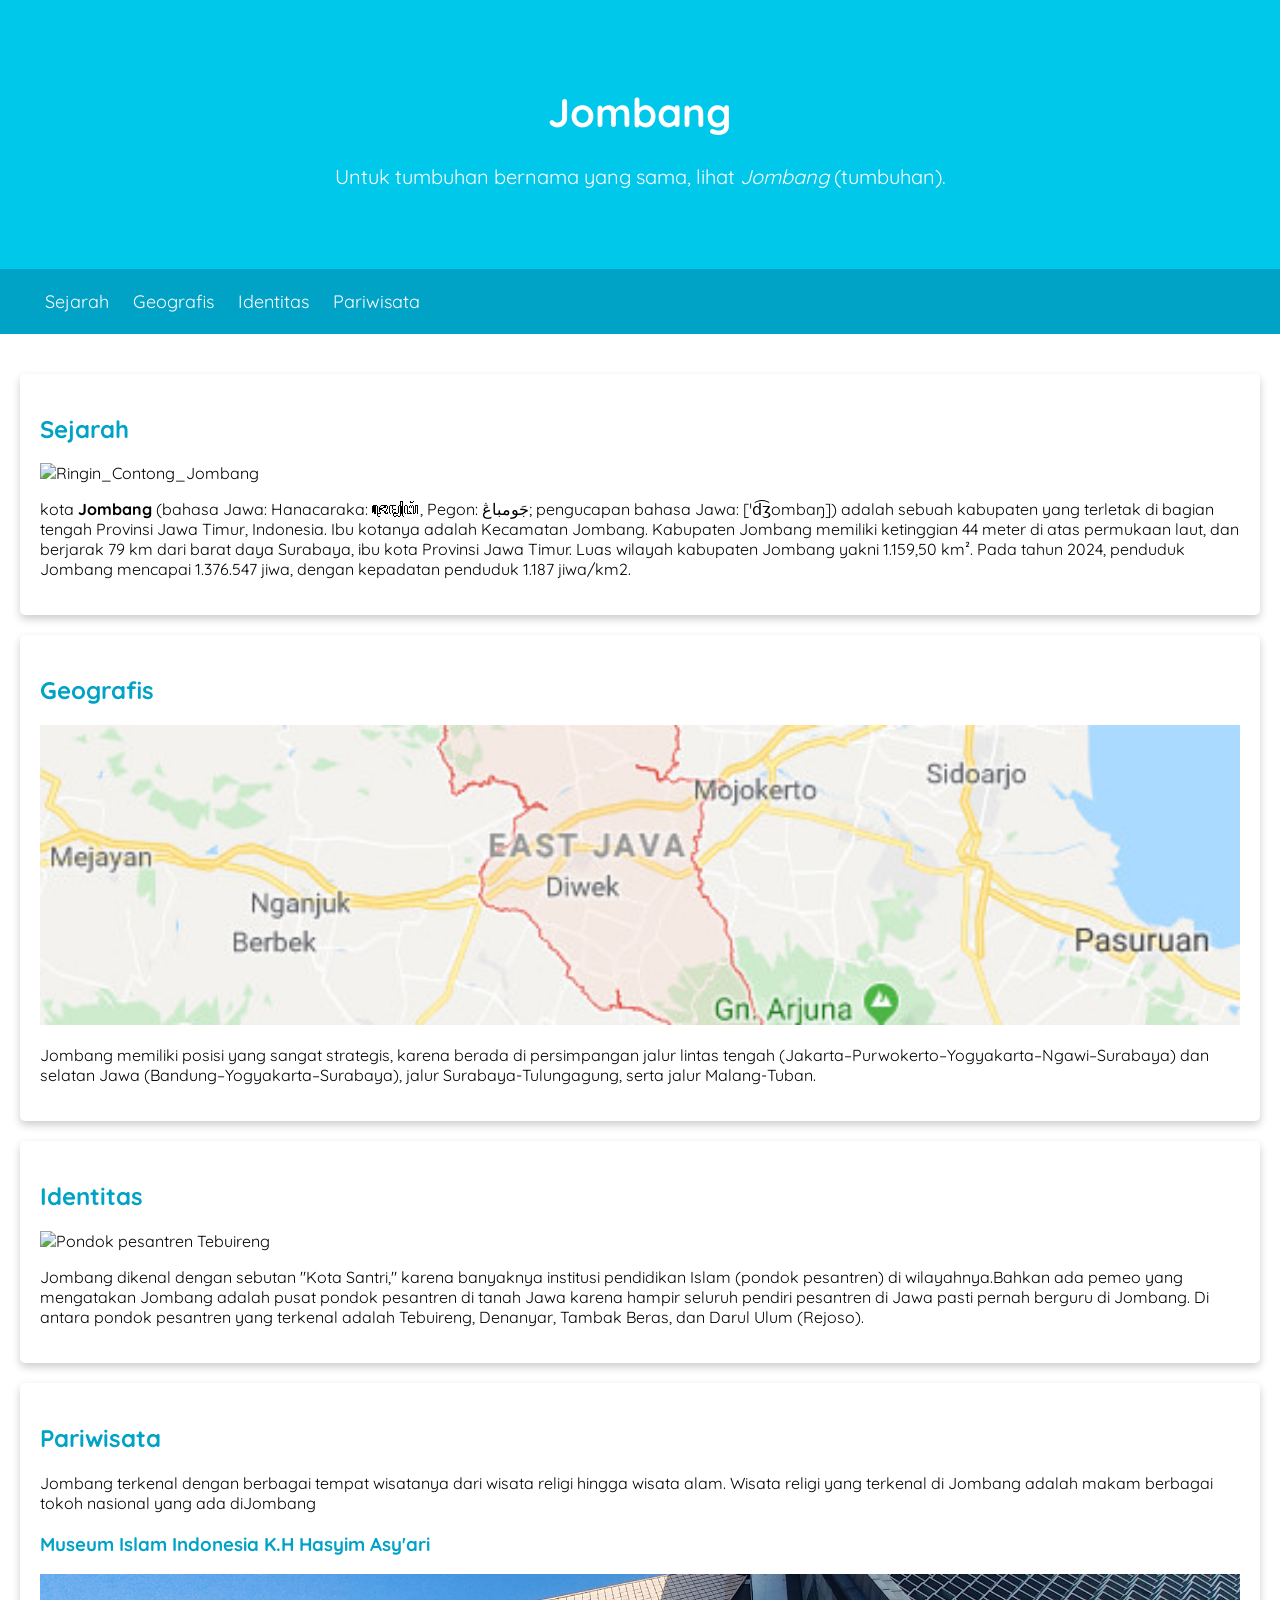
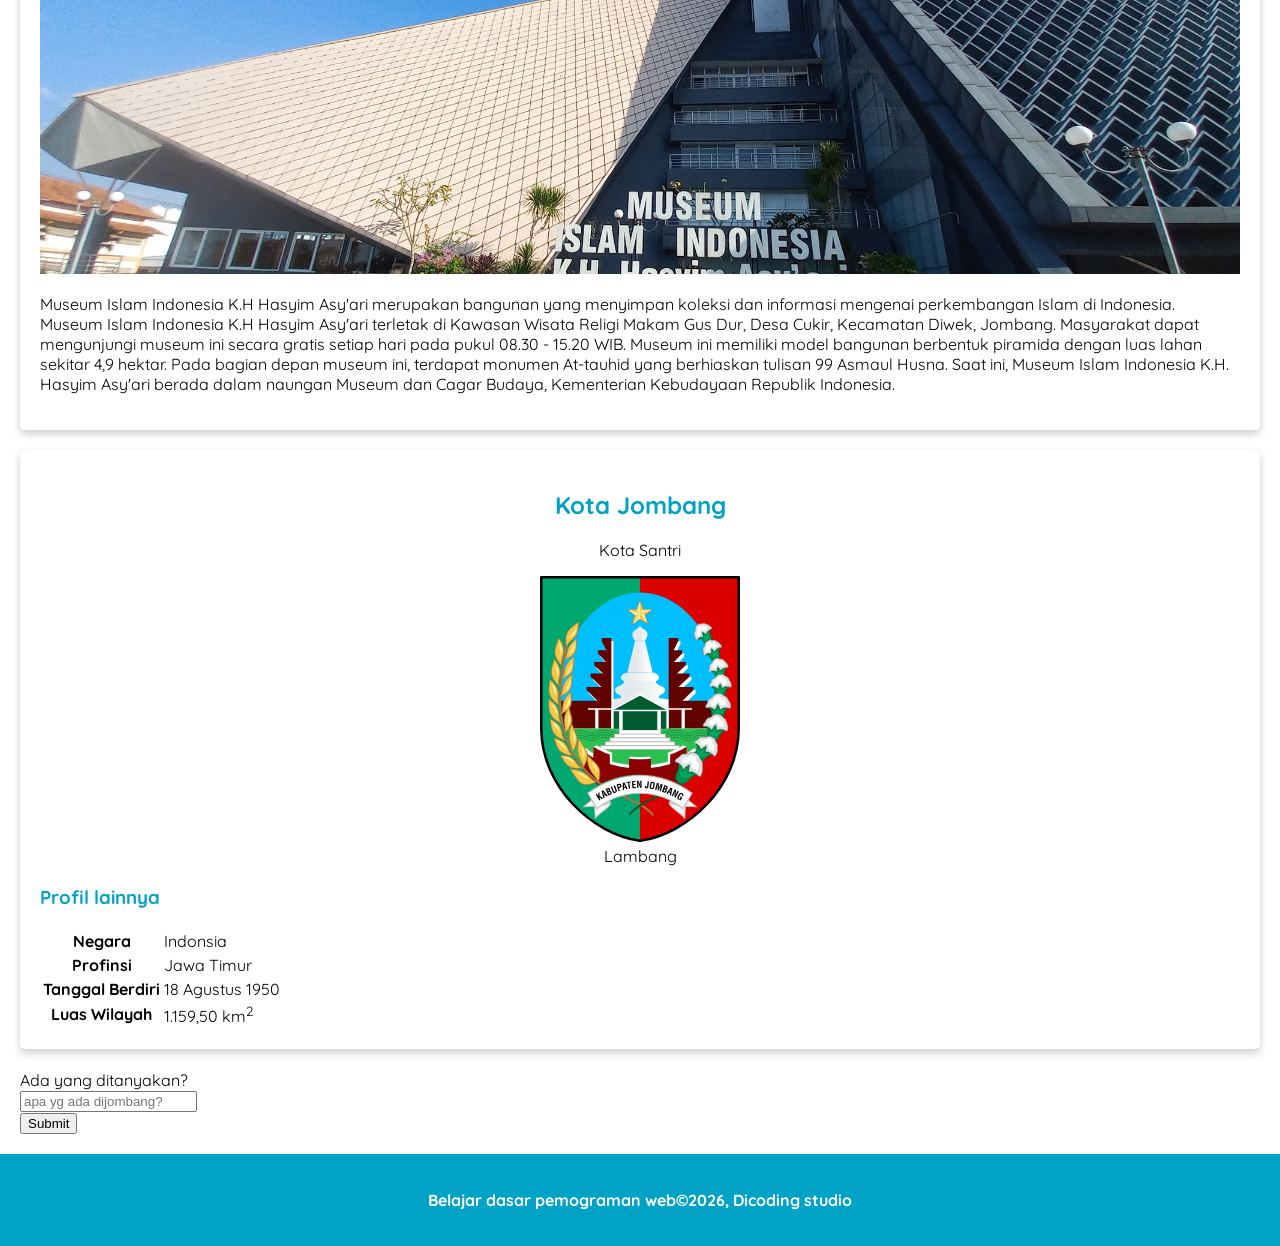
==== commit 8394ba2b: "membuat model card pada setiap article" ====
--- a/Jombang.html
+++ b/Jombang.html
@@ -37,7 +37,7 @@
         
         <main>
             <div id="Content">
-                <article id="Sejarah">
+                <article id="Sejarah" class="card">
                     <h2>Sejarah</h2>
                     <!-- link gambar dengan gambar dari  web luar contohnya wiki-->
                     <img src="https://upload.wikimedia.org/wikipedia/commons/c/cb/Ringin_Contong_Jombang.jpg" alt="Ringin_Contong_Jombang" class="featured-image">
@@ -46,19 +46,19 @@
                     </p>
                 </article>
                 
-                <article id="Geografis">
+                <article id="Geografis" class="card">
                     <h2>Geografis</h2>
                     <img src="Asset/image/Peta_Kab_Jombang.jpg" alt="Peta_Kab_Jombang" class="featured-image">
             <p>Jombang memiliki posisi yang sangat strategis, karena berada di persimpangan jalur lintas tengah (Jakarta–Purwokerto–Yogyakarta–Ngawi–Surabaya) dan selatan Jawa (Bandung–Yogyakarta–Surabaya), jalur Surabaya-Tulungagung, serta jalur Malang-Tuban.</p>
         </article>
         
-        <article id="Identitas">
+        <article id="Identitas" class="card">
             <h2>Identitas</h2>
             <img src="https://blue.kumparan.com/image/upload/fl_progressive,fl_lossy,c_fill,f_auto,q_auto:best,w_1024/v1587121232/uy9tt9o2cmxaftmmegt3.png" alt="Pondok pesantren Tebuireng" class="featured-image">
             <p>Jombang dikenal dengan sebutan "Kota Santri," karena banyaknya institusi pendidikan Islam (pondok pesantren) di wilayahnya.Bahkan ada pemeo yang mengatakan Jombang adalah pusat pondok pesantren di tanah Jawa karena hampir seluruh pendiri pesantren di Jawa pasti pernah berguru di Jombang. Di antara pondok pesantren yang terkenal adalah Tebuireng, Denanyar, Tambak Beras, dan Darul Ulum (Rejoso).</p>
         </article>
         
-        <article id="Pariwisata">
+        <article id="Pariwisata" class="card">
             <h2>Pariwisata</h2>
             <p>Jombang terkenal dengan berbagai tempat wisatanya dari wisata religi hingga wisata alam. Wisata religi yang terkenal di Jombang adalah makam berbagai tokoh nasional yang ada diJombang</p>
             
@@ -74,7 +74,7 @@
     
     <!-- konten samping -->
     <aside>
-        <article class="profile">
+        <article class="profile card">
             <header>
                 <h2>Kota Jombang</h2>
                 <p>Kota Santri</p>
--- a/Asset/styles/style.css
+++ b/Asset/styles/style.css
@@ -1,6 +1,8 @@
 /* menggunakan font hasil dari library google font */
 body{
     font-family: 'quicksand',sans-serif;
+    margin: 0;
+    padding: 0;
 }
 /* perubahan pada font judul */
 h1 {
@@ -44,9 +46,11 @@
     object-fit: cover;
     object-position: center;
 }
+/*ukuran img agar di crop  */
 .profile img {
     width: 200px;
 }
+/* membuat padding heading */
 .jumbotron{
     font-size: 20px;
     padding: 60px;
@@ -54,16 +58,25 @@
     text-align: center;
     color: white;
 }
+/* membuat model card pada setiap article */
 .card{
     box-shadow: 0 4px 8px 0 rgba(0, 0, 0, 0.2);
     border-radius: 5px;
+    padding: 20px;
+    margin-top: 20px;
 }
+/* margin pada list dan pembuatan list menjadi sebaris */
 nav li{
     display: inline;
     list-style-type: none;
     margin-right: 20px;
 }
+/* membuat padding pada list  */
 nav {
     background-color: #00a2c6;
     padding: 5px;
+}
+/* perubahan main */
+main{
+    padding: 20px;
 }
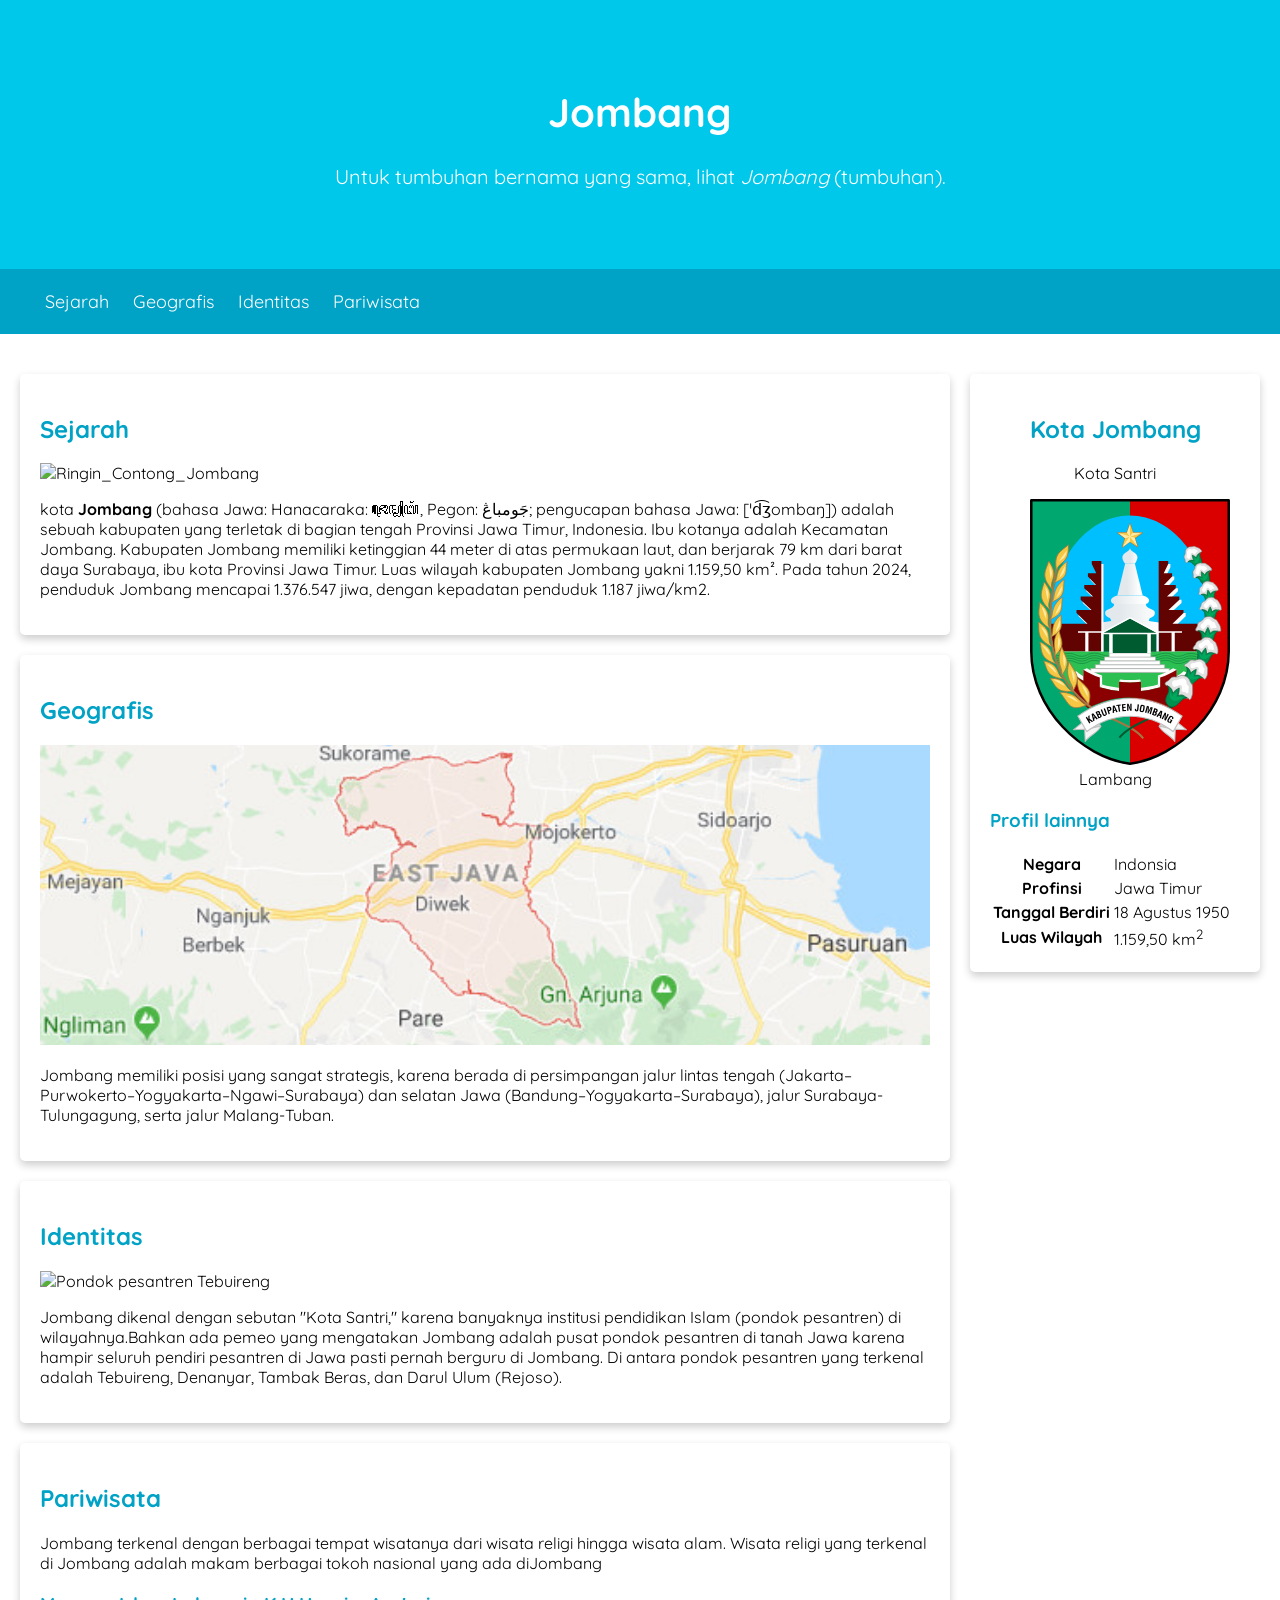
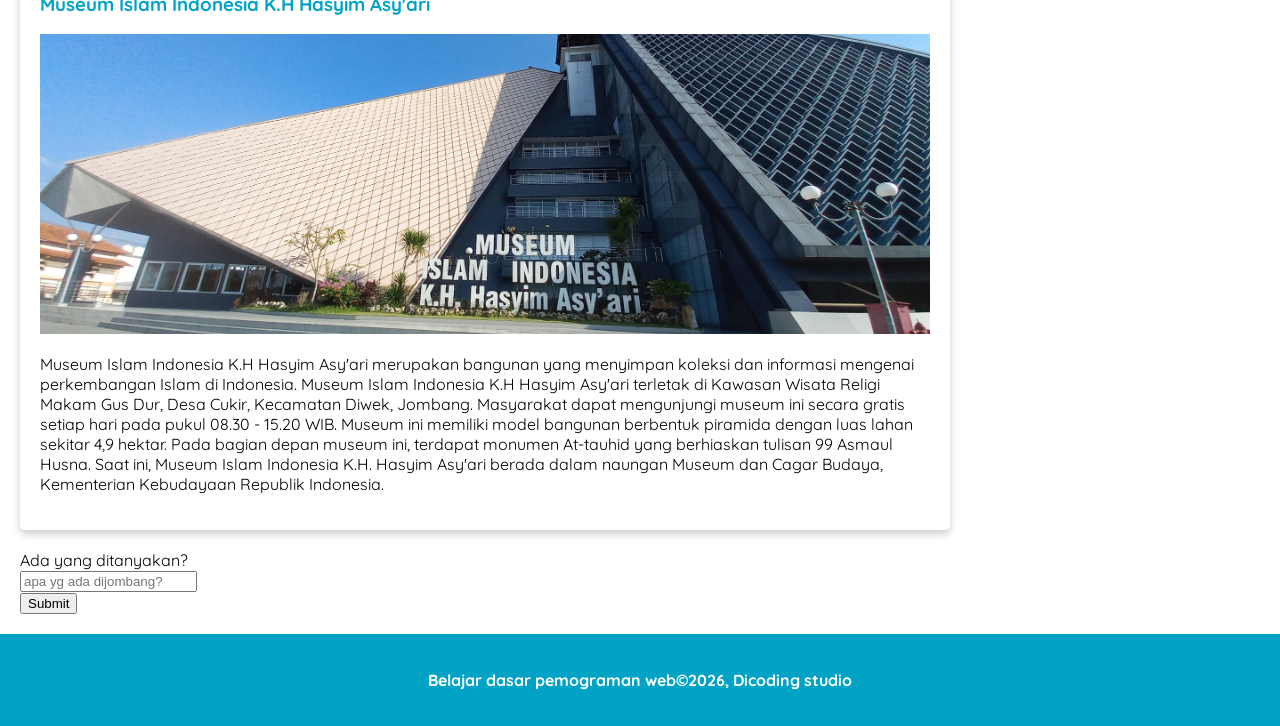
==== commit 63086e8e: "penamindahan  konten asside menjadi disebelah kanan dan perbaikan pada form pertanyaan" ====
--- a/Jombang.html
+++ b/Jombang.html
@@ -70,10 +70,18 @@
                 </p>
             </section>
         </article>
+        <form class="pertanyaan">
+            <div>
+                <label for="Pertanyaan">Ada yang ditanyakan?</label><br>
+                <input type="text" id="Pertanyaan"  placeholder="apa yg ada dijombang?" required name="Pertanyaan" />
+            </div>
+            <button type="button">Submit</button>
+        </form>
     </div>
     
     <!-- konten samping -->
     <aside>
+        <!-- yang terjadi article dibawah masuk ke bagian profile namun masuk juga ke bagian card  -->
         <article class="profile card">
             <header>
                 <h2>Kota Jombang</h2>
@@ -107,14 +115,6 @@
             </section>
         </article>
     </aside>
-    <form>
-        <div>
-            <h1></h1>
-            <label for="Pertanyaan">Ada yang ditanyakan?</label><br>
-            <input type="text" id="Pertanyaan"  placeholder="apa yg ada dijombang?" required name="Pertanyaan" />
-        </div>
-        <button type="button">Submit</button>
-    </form>
     </main>
     
     <footer>
--- a/Asset/styles/style.css
+++ b/Asset/styles/style.css
@@ -1,3 +1,8 @@
+/* setting semua */
+* {
+    /* membuat box model untuk semua elemen */
+    box-sizing: border-box;
+}
 /* menggunakan font hasil dari library google font */
 body{
     font-family: 'quicksand',sans-serif;
@@ -76,7 +81,23 @@
     background-color: #00a2c6;
     padding: 5px;
 }
+/* styling untuk form pertanyaan */
+.pertanyaan {
+    margin-top: 20px;
+}
 /* perubahan main */
 main{
     padding: 20px;
+    overflow: auto;
+}
+/* setting untuk konten artikeluntuk asside */
+#Content {
+    float: left;
+    width: 75%;
+}
+/* setting asside */
+aside {
+    float: right;
+    width: 25%;
+    padding-left: 20px;
 }
